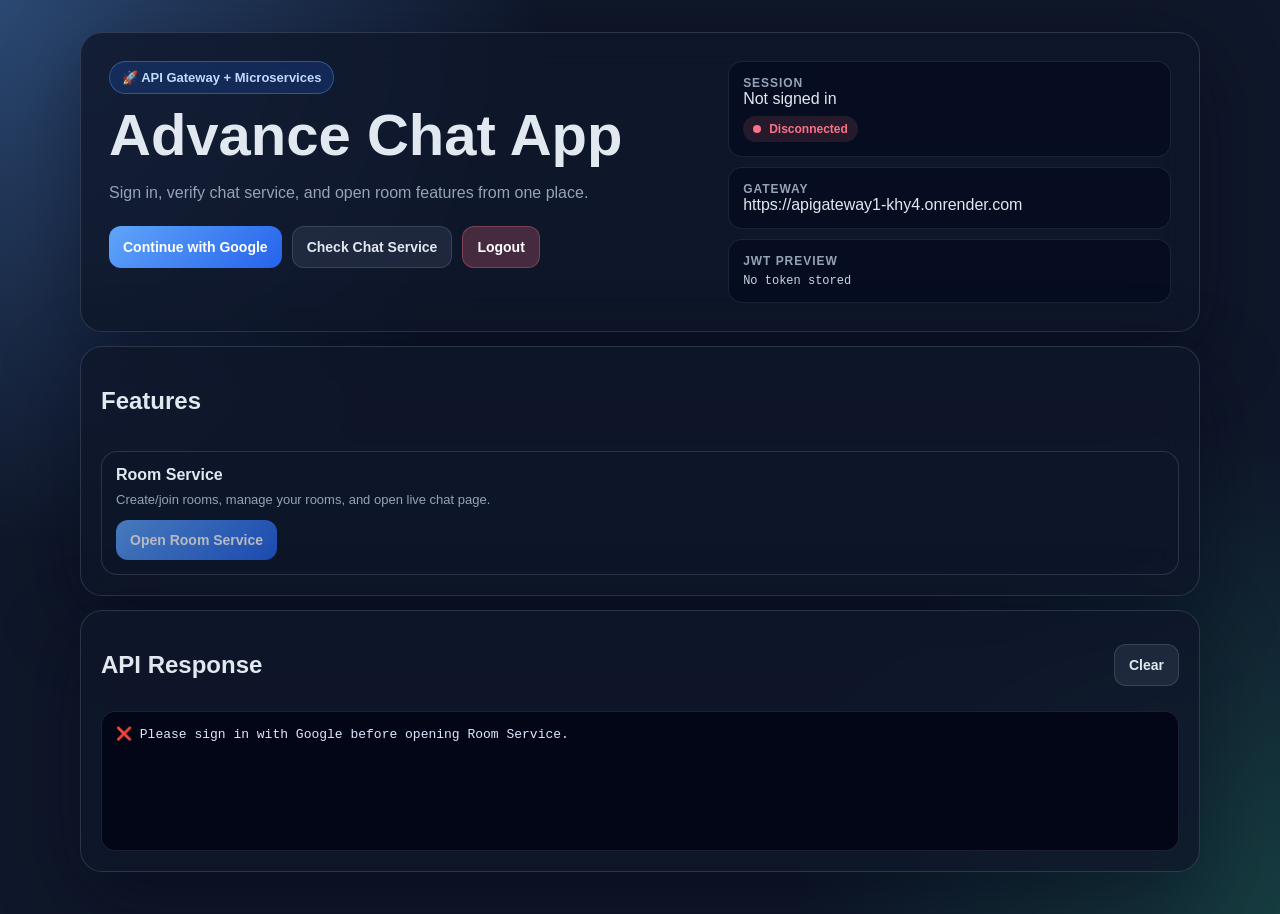
==== frontend/room/index.html @ 3cd8199d "chatservice" ====
<!DOCTYPE html>
<html lang="en">
<head>
  <meta charset="UTF-8" />
  <meta name="viewport" content="width=device-width, initial-scale=1.0" />
  <title>Room Service</title>
  <link rel="stylesheet" href="../styles.css" />
</head>
<body>
  <main class="page">
    <header class="hero panel">
      <div class="hero__left">
        <p class="eyebrow">🏠 Room Service</p>
        <h1>Rooms</h1>
        <p class="subtitle">Enter an existing Room ID/name + password to join. If the room does not exist, a new room will be created.</p>
        <div class="actions"><button class="secondary" onclick="goHome()">← Home</button></div>
        <div class="inline-form">
          <input id="roomIdInput" type="text" placeholder="Room ID or room name" onkeydown="handleRoomInputKey(event)" />
          <input id="roomPasswordInput" type="password" placeholder="Room Password" onkeydown="handleRoomInputKey(event)" />
          <button id="enterRoomButton" class="primary" onclick="enterRoom()">Join / Create</button>
        </div>
      </div>

      <div class="hero__right status-grid">
        <section class="status-card">
          <div class="status-label">Session</div>
          <div id="sessionText">Not signed in</div>
          <div id="sessionBadge" class="badge"><span class="dot"></span>Disconnected</div>
        </section>
        <section class="status-card">
          <div class="status-label">Gateway</div>
          <div id="gatewayUrl">Loading...</div>
        </section>
        <section class="status-card">
          <div class="status-label">JWT Preview</div>
          <div id="tokenPreview" class="token-preview">No token stored</div>
        </section>
        <section class="status-card">
          <div class="status-row">
            <div class="status-label">JWT Expiry</div>
            <div id="expiryBadge" class="expiry-badge">No token</div>
          </div>
          <div id="expiryText" class="expiry-time">Not available</div>
          <div id="expiryMeta" class="expiry-meta">Sign in to see token lifetime and countdown.</div>
          <div class="expiry-meter" aria-hidden="true"><div id="expiryProgress" class="expiry-meter-fill"></div></div>
        </section>
      </div>
    </header>

    <section class="panel chat-card">
      <div class="section-title"><h2>Your Created Rooms</h2></div>
      <div id="roomList" class="room-list"><div class="chat-empty">Sign in to load rooms.</div></div>
    </section>

    <section class="panel output-card">
      <div class="section-title">
        <h2>Output</h2>
        <button class="secondary" onclick="clearOutput()">Clear</button>
      </div>
      <pre id="output">Ready.</pre>
    </section>
  </main>

  <script src="./room.js"></script>
</body>
</html>
---- frontend/styles.css ----
:root {
  --bg: #0f172a;
  --card: rgba(15, 23, 42, 0.78);
  --card-border: rgba(148, 163, 184, 0.22);
  --text: #e2e8f0;
  --muted: #94a3b8;
  --primary: #60a5fa;
  --primary-dark: #2563eb;
  --danger: #fb7185;
}

* { box-sizing: border-box; }

body {
  margin: 0;
  min-height: 100vh;
  font-family: Inter, Arial, Helvetica, sans-serif;
  color: var(--text);
  background:
    radial-gradient(circle at top left, rgba(96, 165, 250, 0.35), transparent 34rem),
    radial-gradient(circle at bottom right, rgba(52, 211, 153, 0.2), transparent 30rem),
    var(--bg);
}

.page {
  width: min(1120px, calc(100% - 32px));
  margin: 0 auto;
  padding: 32px 0 42px;
}

.panel {
  border: 1px solid var(--card-border);
  border-radius: 22px;
  background: var(--card);
  box-shadow: 0 24px 80px rgba(2, 6, 23, 0.45);
  backdrop-filter: blur(18px);
}

.hero {
  display: grid;
  grid-template-columns: 1.15fr 0.85fr;
  gap: 20px;
  padding: 28px;
}

.eyebrow {
  display: inline-flex;
  margin: 0 0 12px;
  padding: 8px 12px;
  border-radius: 999px;
  border: 1px solid rgba(96, 165, 250, 0.36);
  color: #bfdbfe;
  background: rgba(37, 99, 235, 0.2);
  font-size: 13px;
  font-weight: 700;
}

h1 { margin: 0; font-size: clamp(36px, 6vw, 58px); line-height: 1; }

.subtitle {
  margin: 16px 0 20px;
  color: var(--muted);
  line-height: 1.6;
}

.actions, .inline-form {
  display: flex;
  flex-wrap: wrap;
  gap: 10px;
}

button, input {
  border-radius: 12px;
  font-size: 14px;
}

button {
  border: 0;
  padding: 12px 14px;
  font-weight: 700;
  cursor: pointer;
}

button:disabled { opacity: 0.7; cursor: wait; }

input {
  min-width: 0;
  flex: 1;
  border: 1px solid rgba(148, 163, 184, 0.24);
  padding: 12px;
  color: #e2e8f0;
  background: rgba(2, 6, 23, 0.45);
}

.primary {
  color: #fff;
  background: linear-gradient(135deg, var(--primary), var(--primary-dark));
}
.secondary {
  color: var(--text);
  border: 1px solid var(--card-border);
  background: rgba(148, 163, 184, 0.12);
}
.danger {
  color: #fff;
  background: rgba(251, 113, 133, 0.24);
  border: 1px solid rgba(251, 113, 133, 0.3);
}

.status-grid { display: grid; gap: 10px; }
.status-card {
  padding: 14px;
  border-radius: 14px;
  background: rgba(2, 6, 23, 0.45);
  border: 1px solid rgba(148, 163, 184, 0.14);
}
.status-label {
  color: var(--muted);
  font-size: 12px;
  font-weight: 700;
  text-transform: uppercase;
  letter-spacing: 0.08em;
}
.badge {
  display: inline-flex;
  align-items: center;
  gap: 8px;
  margin-top: 8px;
  padding: 6px 10px;
  border-radius: 999px;
  font-size: 12px;
  font-weight: 700;
  color: var(--danger);
  background: rgba(251, 113, 133, 0.12);
}
.badge.connected { color: #34d399; background: rgba(52, 211, 153, 0.12); }
.dot { width: 8px; height: 8px; border-radius: 50%; background: currentColor; }
.token-preview { overflow-wrap: anywhere; color: #cbd5e1; font-family: monospace; font-size: 12px; margin-top: 6px; }

.chat-card, .output-card { padding: 20px; margin-top: 14px; }
.section-title {
  display: flex;
  align-items: center;
  justify-content: space-between;
  gap: 10px;
  margin-bottom: 12px;
}

.grid { display: grid; grid-template-columns: 1fr; gap: 12px; margin-top: 16px; }

.mini-card {
  border: 1px solid var(--card-border);
  border-radius: 16px;
  padding: 14px;
  background: rgba(15, 23, 42, 0.58);
}
.mini-card strong { display: block; margin-bottom: 6px; }
.mini-card span { color: var(--muted); font-size: 13px; }

.room-list {
  display: flex; flex-direction: column; gap: 10px;
  min-height: 180px; max-height: 420px; overflow: auto;
  padding: 10px;
  border: 1px solid rgba(148, 163, 184, 0.16);
  border-radius: 14px;
  background: rgba(2, 6, 23, 0.32);
}
.room-card {
  display: grid;
  grid-template-columns: minmax(0, 1fr) auto;
  gap: 10px;
  align-items: center;
  padding: 8px;
  border-radius: 12px;
  background: rgba(148, 163, 184, 0.1);
}
.room-item { border: 0; background: transparent; color: #e2e8f0; text-align: left; padding: 6px; }
.room-name { color: #bfdbfe; font-weight: 800; }
.room-meta { color: #94a3b8; font-size: 12px; display: block; }
.chat-empty { margin: auto; color: #94a3b8; text-align: center; }

pre {
  min-height: 140px;
  margin: 0;
  padding: 14px;
  border: 1px solid rgba(148, 163, 184, 0.16);
  border-radius: 14px;
  color: #dbeafe;
  background: #020617;
  white-space: pre-wrap;
}

@media (max-width: 860px) {
  .hero { grid-template-columns: 1fr; }
}
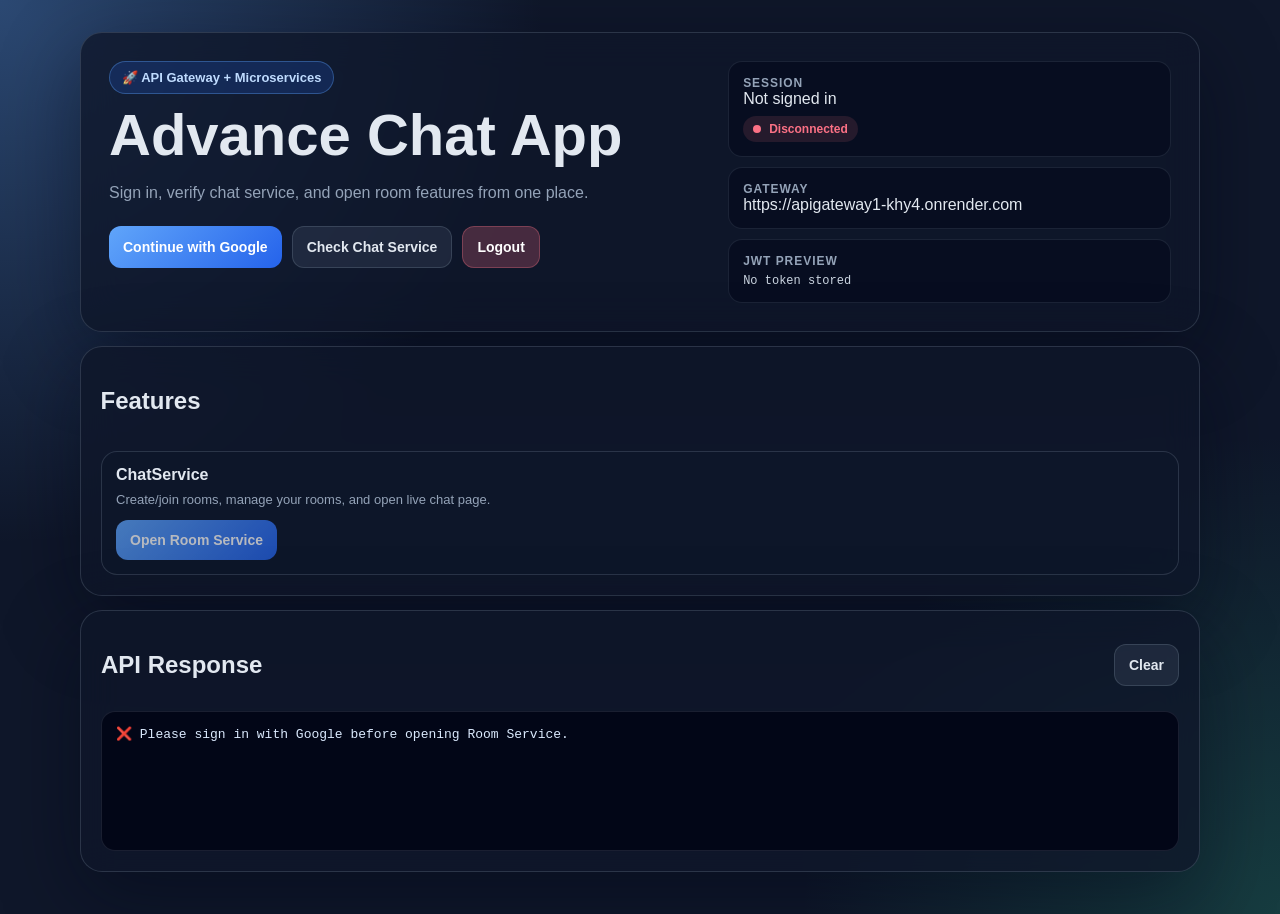
==== commit 0f348df0: "chatservice" ====
--- a/frontend/room/index.html
+++ b/frontend/room/index.html
@@ -10,7 +10,7 @@
   <main class="page">
     <header class="hero panel">
       <div class="hero__left">
-        <p class="eyebrow">🏠 Room Service</p>
+        <p class="eyebrow">🏠 ChatService</p>
         <h1>Rooms</h1>
         <p class="subtitle">Enter an existing Room ID/name + password to join. If the room does not exist, a new room will be created.</p>
         <div class="actions"><button class="secondary" onclick="goHome()">← Home</button></div>
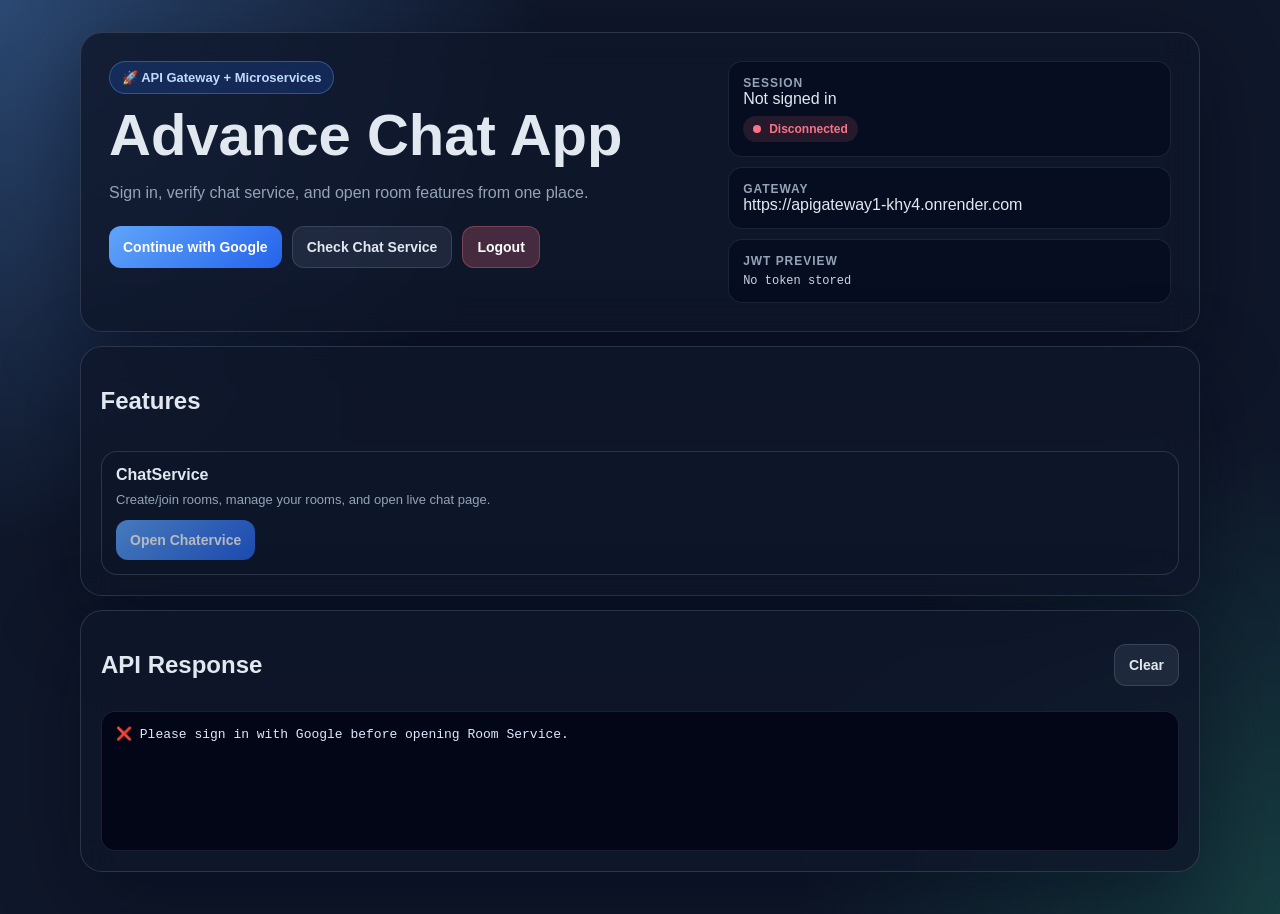
==== commit 86984b99: "chatservice" ====
--- a/frontend/room/index.html
+++ b/frontend/room/index.html
@@ -3,7 +3,7 @@
 <head>
   <meta charset="UTF-8" />
   <meta name="viewport" content="width=device-width, initial-scale=1.0" />
-  <title>Room Service</title>
+  <title>ChatService</title>
   <link rel="stylesheet" href="../styles.css" />
 </head>
 <body>
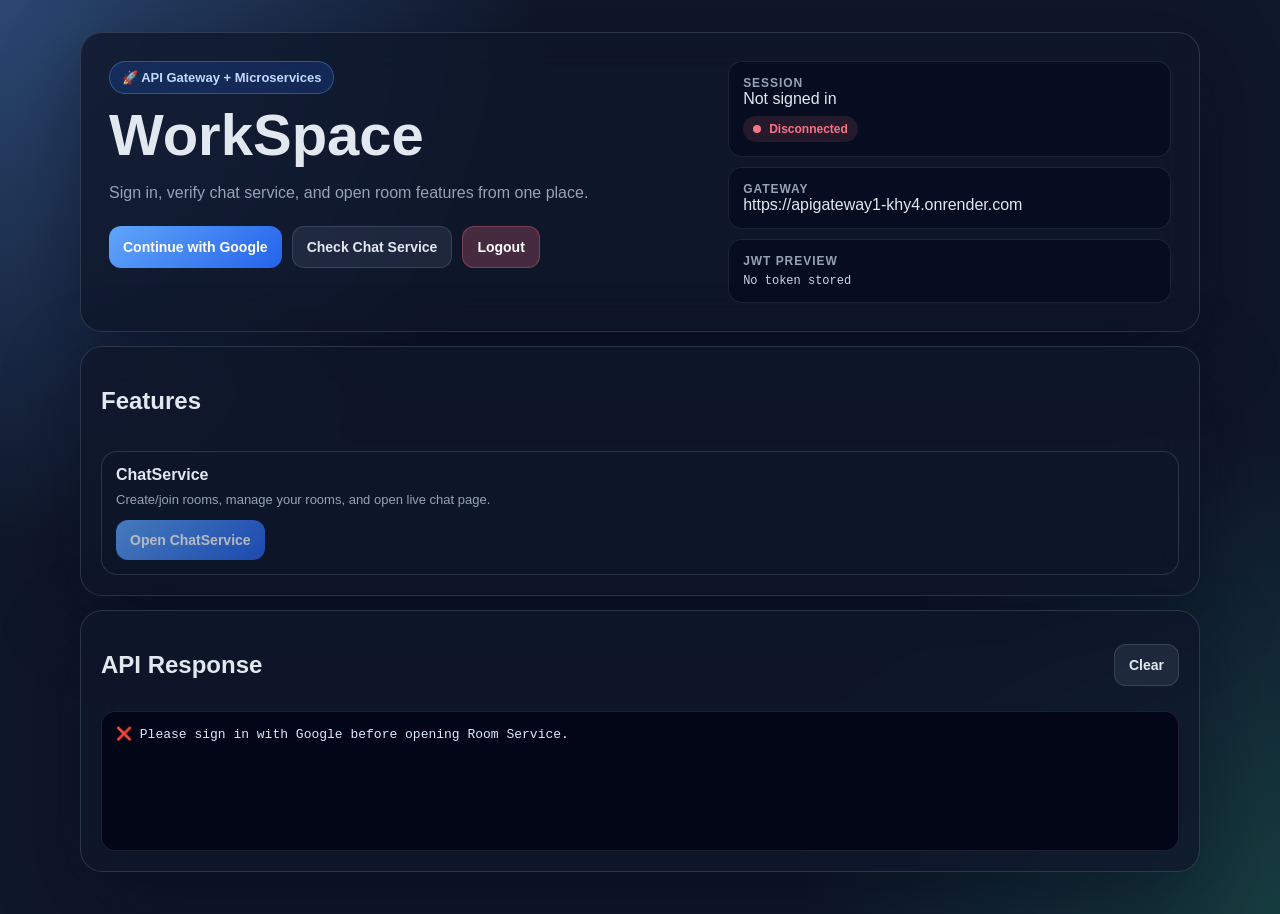
==== commit 29dab658: "chatservice" ====
--- a/frontend/room/index.html
+++ b/frontend/room/index.html
@@ -3,17 +3,19 @@
 <head>
   <meta charset="UTF-8" />
   <meta name="viewport" content="width=device-width, initial-scale=1.0" />
-  <title>ChatService</title>
+  <title>Room Service</title>
   <link rel="stylesheet" href="../styles.css" />
 </head>
 <body>
   <main class="page">
     <header class="hero panel">
       <div class="hero__left">
-        <p class="eyebrow">🏠 ChatService</p>
+        <div class="hero-topline">
+          <p class="eyebrow">🏠 Room Service</p>
+          <button class="secondary compact" onclick="goHome()">← Home</button>
+        </div>
         <h1>Rooms</h1>
         <p class="subtitle">Enter an existing Room ID/name + password to join. If the room does not exist, a new room will be created.</p>
-        <div class="actions"><button class="secondary" onclick="goHome()">← Home</button></div>
         <div class="inline-form">
           <input id="roomIdInput" type="text" placeholder="Room ID or room name" onkeydown="handleRoomInputKey(event)" />
           <input id="roomPasswordInput" type="password" placeholder="Room Password" onkeydown="handleRoomInputKey(event)" />
--- a/frontend/styles.css
+++ b/frontend/styles.css
@@ -43,6 +43,14 @@
   padding: 28px;
 }
 
+.hero-topline {
+  display: flex;
+  align-items: flex-start;
+  justify-content: space-between;
+  gap: 12px;
+  margin-bottom: 12px;
+}
+
 .eyebrow {
   display: inline-flex;
   margin: 0 0 12px;
@@ -82,6 +90,7 @@
 }
 
 button:disabled { opacity: 0.7; cursor: wait; }
+button.compact { padding: 9px 12px; }
 
 input {
   min-width: 0;
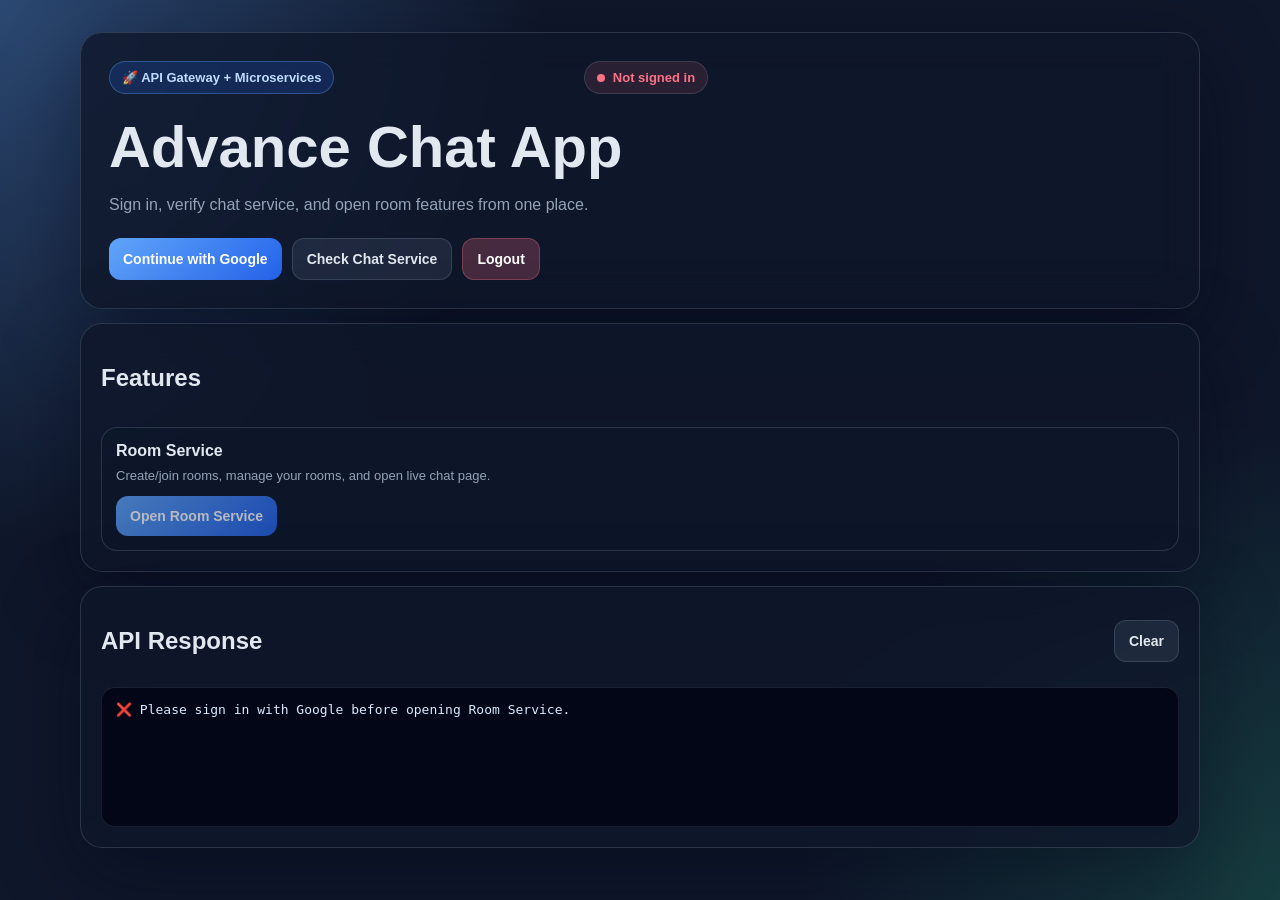
==== commit 434484a3: "chatservice" ====
--- a/frontend/room/index.html
+++ b/frontend/room/index.html
@@ -12,7 +12,10 @@
       <div class="hero__left">
         <div class="hero-topline">
           <p class="eyebrow">🏠 Room Service</p>
-          <button class="secondary compact" onclick="goHome()">← Home</button>
+          <div class="top-actions">
+            <div id="sessionPill" class="session-pill disconnected"><span class="dot"></span>Not signed in</div>
+            <button class="secondary compact" onclick="goHome()">← Home</button>
+          </div>
         </div>
         <h1>Rooms</h1>
         <p class="subtitle">Enter an existing Room ID/name + password to join. If the room does not exist, a new room will be created.</p>
@@ -21,31 +24,6 @@
           <input id="roomPasswordInput" type="password" placeholder="Room Password" onkeydown="handleRoomInputKey(event)" />
           <button id="enterRoomButton" class="primary" onclick="enterRoom()">Join / Create</button>
         </div>
-      </div>
-
-      <div class="hero__right status-grid">
-        <section class="status-card">
-          <div class="status-label">Session</div>
-          <div id="sessionText">Not signed in</div>
-          <div id="sessionBadge" class="badge"><span class="dot"></span>Disconnected</div>
-        </section>
-        <section class="status-card">
-          <div class="status-label">Gateway</div>
-          <div id="gatewayUrl">Loading...</div>
-        </section>
-        <section class="status-card">
-          <div class="status-label">JWT Preview</div>
-          <div id="tokenPreview" class="token-preview">No token stored</div>
-        </section>
-        <section class="status-card">
-          <div class="status-row">
-            <div class="status-label">JWT Expiry</div>
-            <div id="expiryBadge" class="expiry-badge">No token</div>
-          </div>
-          <div id="expiryText" class="expiry-time">Not available</div>
-          <div id="expiryMeta" class="expiry-meta">Sign in to see token lifetime and countdown.</div>
-          <div class="expiry-meter" aria-hidden="true"><div id="expiryProgress" class="expiry-meter-fill"></div></div>
-        </section>
       </div>
     </header>
 
--- a/frontend/styles.css
+++ b/frontend/styles.css
@@ -51,6 +51,28 @@
   margin-bottom: 12px;
 }
 
+.top-actions {
+  display: flex;
+  align-items: center;
+  justify-content: flex-end;
+  gap: 10px;
+  flex-wrap: wrap;
+}
+
+.session-pill {
+  display: inline-flex;
+  align-items: center;
+  gap: 8px;
+  padding: 8px 12px;
+  border-radius: 999px;
+  font-size: 13px;
+  font-weight: 800;
+  white-space: nowrap;
+  border: 1px solid rgba(148, 163, 184, 0.2);
+}
+.session-pill.connected { color: #34d399; background: rgba(52, 211, 153, 0.12); }
+.session-pill.disconnected { color: var(--danger); background: rgba(251, 113, 133, 0.12); }
+
 .eyebrow {
   display: inline-flex;
   margin: 0 0 12px;
@@ -201,4 +223,6 @@
 
 @media (max-width: 860px) {
   .hero { grid-template-columns: 1fr; }
+  .hero-topline { align-items: flex-start; flex-direction: column; }
+  .top-actions { justify-content: flex-start; }
 }
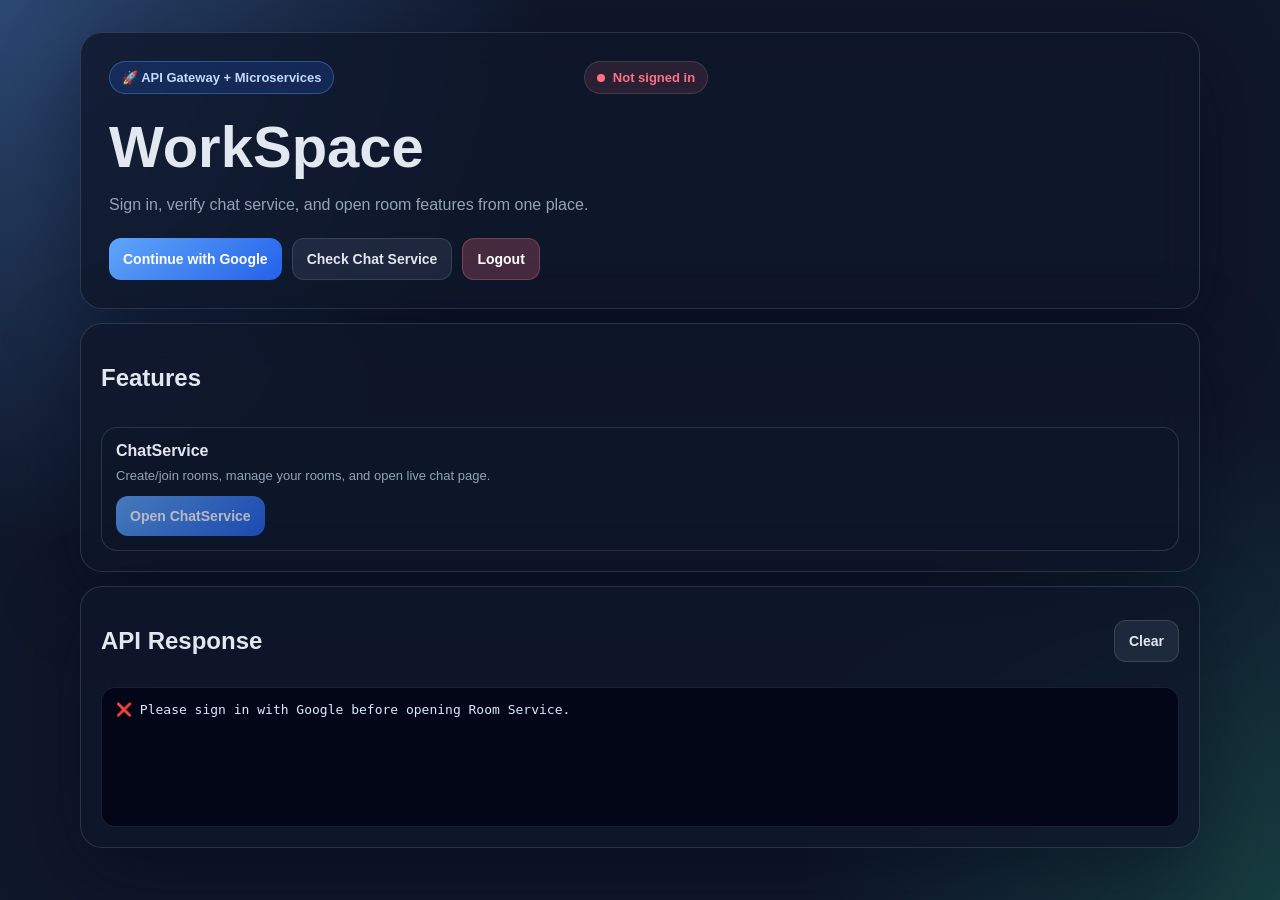
==== commit 84e31f84: "chatservice" ====
--- a/frontend/room/index.html
+++ b/frontend/room/index.html
@@ -3,7 +3,7 @@
 <head>
   <meta charset="UTF-8" />
   <meta name="viewport" content="width=device-width, initial-scale=1.0" />
-  <title>Room Service</title>
+  <title>ChatService</title>
   <link rel="stylesheet" href="../styles.css" />
 </head>
 <body>
